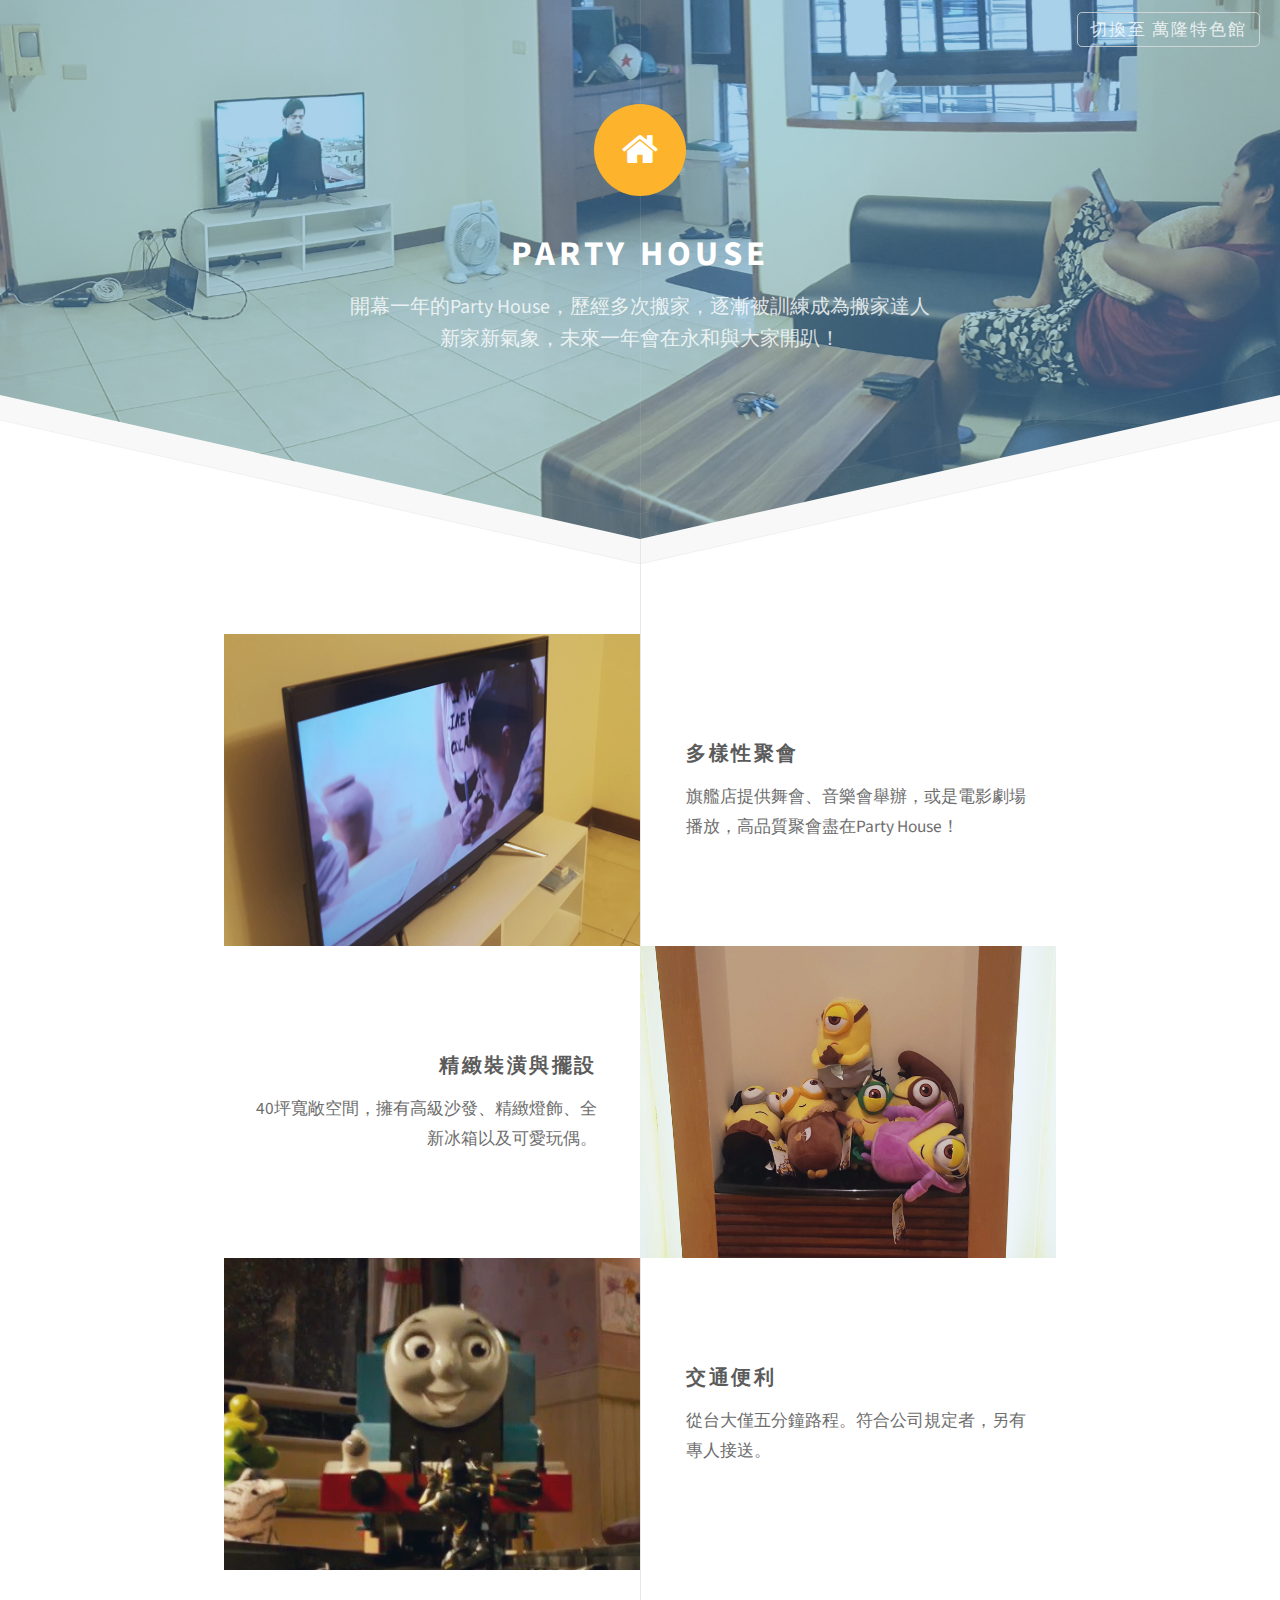
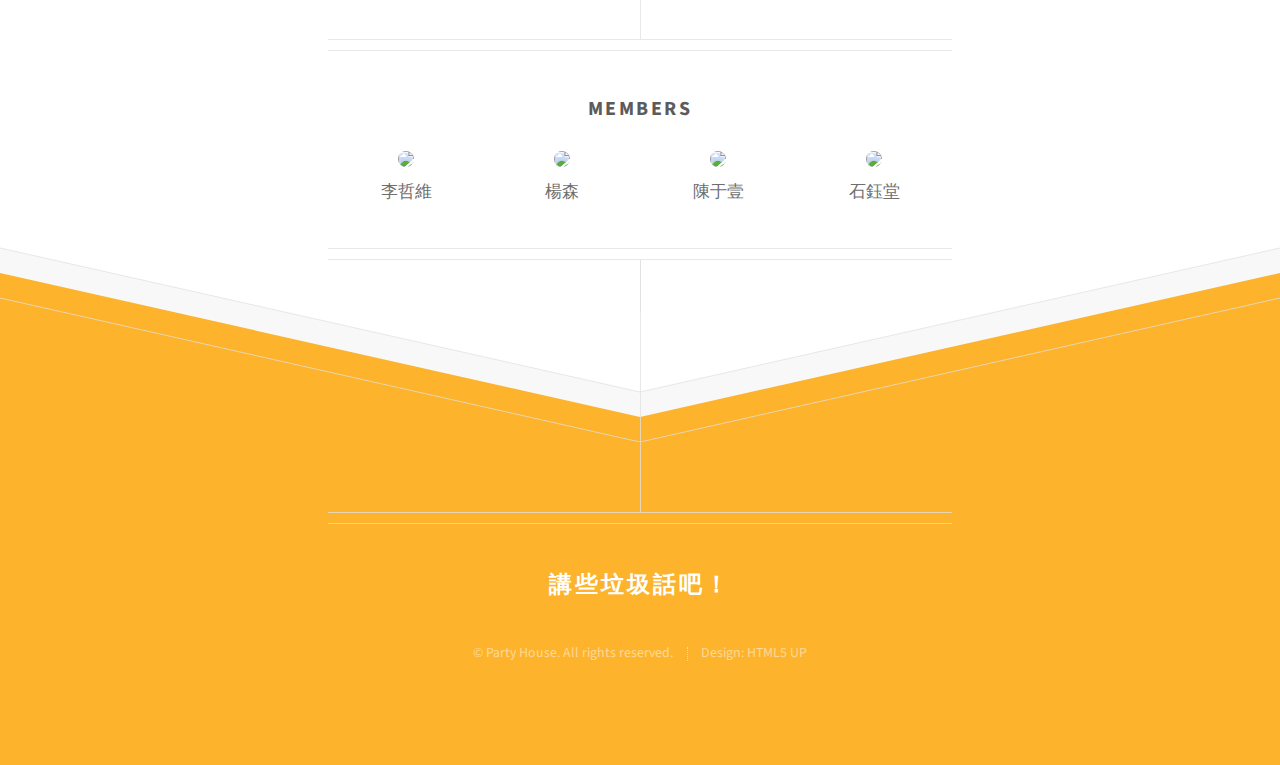
==== boys/index.html @ 0a9bdc0d "added meta data for image" ====
<!DOCTYPE HTML>
<!--
	Directive by HTML5 UP
	html5up.net | @n33co
	Free for personal and commercial use under the CCA 3.0 license (html5up.net/license)
-->
<html>
	<head>
		<title>Party House — 永和旗艦店</title>
		<meta charset="utf-8" />
		<meta name="viewport" content="width=device-width, initial-scale=1" />
		<meta property="og:title" content="Party House">
		<meta property="og:image" content="http://cdn.getforge.com/partyhouse.getforge.io/1441906293/girls/images/header.jpg">
		
		<!--[if lte IE 8]><script src="assets/js/ie/html5shiv.js"></script><![endif]-->
		<link rel="stylesheet" href="css/main.css" />
		<link rel="stylesheet" href="../assets/css/hover.css" />
		<link rel="stylesheet" href="css/custom.css" />
		<!--[if lte IE 8]><link rel="stylesheet" href="assets/css/ie8.css" /><![endif]-->

		<meta http-equiv="cache-control" content="no-cache, must-revalidate, post-check=0, pre-check=0">
  <meta http-equiv="expires" content="Sat, 31 Oct 2014 00:00:00 GMT">
  <meta http-equiv="pragma" content="no-cache">
	</head>
	<body>

		<!-- Header -->
			<div id="header">
					<div class="switcher">
						<a href="#" class="top-right-button" onclick="window.location.href = 'http://partyhouse.getforge.io/girls/';">切換至 萬隆特色館</a>
					</div>

					<span class="logo icon fa-home"></span>
					<h1>Party House</h1>
					<p>開幕一年的Party House，歷經多次搬家，逐漸被訓練成為搬家達人
					<br />
					 新家新氣象，未來一年會在永和與大家開趴！</p>
				</div>
				<div class="layer"></div>
			</div>

		<!-- Main -->
			<div id="main">

				
				<div class="box alt container">
					<section class="feature left">
							<a href="#" class="image "><img src="images/pic01.jpg" alt="" /></a>
						<div class="content">
							<h3>多樣性聚會</h3>
							<p>旗艦店提供舞會、音樂會舉辦，或是電影劇場播放，高品質聚會盡在Party House！</p>
						</div>
					</section>
					<section class="feature right">
						<a href="#" class="image"><img src="images/pic02.jpg" alt="" /></a>
						<div class="content">
							<h3>精緻裝潢與擺設</h3>
							<p>40坪寬敞空間，擁有高級沙發、精緻燈飾、全新冰箱以及可愛玩偶。</p>
						</div>
					</section>
					<section class="feature left">
						<a href="#" class="image"><img src="images/pic03.jpg" alt="" /></a>
						<div class="content">
							<h3>交通便利</h3>
							<p>從台大僅五分鐘路程。符合公司規定者，另有專人接送。</p>
						</div>
					</section>
				</div>

			

				<footer id="member" class="major container 75%">
					<h3>Members</h3>
					<div class="profile col-4">
						<img src="http://graph.facebook.com/100001278242344/picture?width=300&height=300">
						<p class="name">李哲維</p>
					</div>
					<div class="profile col-4">
						<img src="http://graph.facebook.com/1456005632/picture?width=300&height=300">
						<p class="name">楊森</p>
					</div>
					<div class="profile col-4">
						<img src="http://graph.facebook.com/100001539753620/picture?width=300&height=300">
						<p class="name">陳于壹</p>
					</div>
					<div class="profile col-4">
						<img src="http://graph.facebook.com/100000462045706/picture?width=300&height=300">
						<p class="name">石鈺堂</p>
					</div>
					<!--
					<p>Tellus erat mauris ipsum fermentum<br />
					etiam vivamus nunc nibh morbi.</p>
					-->
				</header>

				<!-- delete
				<footer class="major container 75%">
					<h3>Get shady with science</h3>
					<p>Vitae natoque dictum etiam semper magnis enim feugiat amet curabitur tempor orci penatibus. Tellus erat mauris ipsum fermentum etiam vivamus.</p>
					<ul class="actions">
						<li><a href="#" class="button">Join our crew</a></li>
					</ul>
				</footer>
				-->
			</div>

		<!-- Footer -->
			<div id="footer">
				<div class="container 75%">

					<header class="major last">
						<h2>講些垃圾話吧！</h2>
					</header>
					<p></p>

					<div id="disqus_thread"></div>

					<ul class="copyright">
						<li>&copy; Party House. All rights reserved.</li><li>Design: <a href="http://html5up.net">HTML5 UP</a></li>
					</ul>

				</div>
			</div>

			<!-- DISQUS plugin -->

			<script type="text/javascript">
			    /* * * CONFIGURATION VARIABLES * * */
			    var disqus_shortname = 'partyhouse-boys';
			    
			    /* * * DON'T EDIT BELOW THIS LINE * * */
			    (function() {
			        var dsq = document.createElement('script'); dsq.type = 'text/javascript'; dsq.async = true;
			        dsq.src = '//' + disqus_shortname + '.disqus.com/embed.js';
			        (document.getElementsByTagName('head')[0] || document.getElementsByTagName('body')[0]).appendChild(dsq);
			    })();
			</script>
			<noscript>Please enable JavaScript to view the <a href="https://disqus.com/?ref_noscript" rel="nofollow">comments powered by Disqus.</a></noscript>

		<!-- Scripts -->
			<script src="../assets/js/jquery.min.js"></script>
			<script src="../assets/js/skel.min.js"></script>
			<script src="../assets/js/util.js"></script>
			<!--[if lte IE 8]><script src="assets/js/ie/respond.min.js"></script><![endif]-->
			<script src="../assets/js/main.js"></script>

	</body>
</html>
---- boys/css/main.css ----
@import url("font-awesome.min.css");
@import url("http://fonts.googleapis.com/css?family=Source+Sans+Pro:300,300italic,400,400italic,600,600italic,700,700italic");

/*
	Directive by HTML5 UP
	html5up.net | @n33co
	Free for personal and commercial use under the CCA 3.0 license (html5up.net/license)
*/


/* 
	Owned by Vison 
	from 2015.9
*/

  .switcher {
  	position: absolute;
  	right: 20px;
  	top: 15px;
  }

  .top-right-button {
  	padding: 4px 12px 4px 12px;
  	letter-spacing: 2px;
  	border: solid 1px rgba(224, 224, 224, 0.75);
  	border-radius: 5px;
  }

  .top-right-button:hover {
  	border-color: #4eb980;
  	color: #4eb980;
  }


	#member {
		overflow: auto;
	}

	.profile > img {
		width: 120px;
		border-radius: 120px;
	}

	.inline {
		display: inline-block;

	}

	p.name {
		margin: 0;
	}

	a.image > img {
		width: 100%;
		transition-property: width;
  	transition-duration: 1s;
  	transition-timing-function: linear;
	}

	a.image > img:hover {
		width: 150%;
	}

/* Reset */

	html, body, div, span, applet, object, iframe, h1, h2, h3, h4, h5, h6, p, blockquote, pre, a, abbr, acronym, address, big, cite, code, del, dfn, em, img, ins, kbd, q, s, samp, small, strike, strong, sub, sup, tt, var, b, u, i, center, dl, dt, dd, ol, ul, li, fieldset, form, label, legend, table, caption, tbody, tfoot, thead, tr, th, td, article, aside, canvas, details, embed, figure, figcaption, footer, header, hgroup, menu, nav, output, ruby, section, summary, time, mark, audio, video {
		margin: 0;
		padding: 0;
		border: 0;
		font-size: 100%;
		font: inherit;
		vertical-align: baseline;
	}

	article, aside, details, figcaption, figure, footer, header, hgroup, menu, nav, section {
		display: block;
	}

	body {
		line-height: 1;
	}

	ol, ul {
		list-style: none;
	}

	blockquote, q {
		quotes: none;
	}

	blockquote:before, blockquote:after, q:before, q:after {
		content: '';
		content: none;
	}

	table {
		border-collapse: collapse;
		border-spacing: 0;
	}

	body {
		-webkit-text-size-adjust: none;
	}

/* Box Model */

	*, *:before, *:after {
		-moz-box-sizing: border-box;
		-webkit-box-sizing: border-box;
		box-sizing: border-box;
	}

/* Containers */

	.container {
		margin-left: auto;
		margin-right: auto;
	}

	.container.\31 25\25 {
		width: 100%;
		max-width: 63.75em;
		min-width: 51em;
	}

	.container.\37 5\25 {
		width: 38.25em;
	}

	.container.\35 0\25 {
		width: 25.5em;
	}

	.container.\32 5\25 {
		width: 12.75em;
	}

	.container {
		width: 51em;
	}

	@media screen and (max-width: 1680px) {

		.col-3 {
			float: left;
			width: 33.3%;
		}

		.col-4 {
			float: left;
			width: 25%;
		}

		.container.\31 25\25 {
			width: 100%;
			max-width: 63.75em;
			min-width: 51em;
		}

		.container.\37 5\25 {
			width: 38.25em;
		}

		.container.\35 0\25 {
			width: 25.5em;
		}

		.container.\32 5\25 {
			width: 12.75em;
		}

		.container {
			width: 51em;
		}

	}

	@media screen and (max-width: 1280px) {

		.container.\31 25\25 {
			width: 100%;
			max-width: 60em;
			min-width: 48em;
		}

		.container.\37 5\25 {
			width: 36em;
		}

		.container.\35 0\25 {
			width: 24em;
		}

		.container.\32 5\25 {
			width: 12em;
		}

		.container {
			width: 48em;
		}

	}

	@media screen and (max-width: 980px) {

		.container.\31 25\25 {
			width: 100%;
			max-width: 118.75%;
			min-width: 95%;
		}

		.container.\37 5\25 {
			width: 71.25%;
		}

		.container.\35 0\25 {
			width: 47.5%;
		}

		.container.\32 5\25 {
			width: 23.75%;
		}

		.container {
			width: 95%;
		}

	}

	@media screen and (max-width: 840px) {

		.container.\31 25\25 {
			width: 100%;
			max-width: 118.75%;
			min-width: 95%;
		}

		.container.\37 5\25 {
			width: 71.25%;
		}

		.container.\35 0\25 {
			width: 47.5%;
		}

		.container.\32 5\25 {
			width: 23.75%;
		}

		.container {
			width: 95% !important;
		}

	}

	@media screen and (max-width: 736px) {

		.container.\31 25\25 {
			width: 100%;
			max-width: 112.5%;
			min-width: 90%;
		}

		.container.\37 5\25 {
			width: 67.5%;
		}

		.container.\35 0\25 {
			width: 45%;
		}

		.container.\32 5\25 {
			width: 22.5%;
		}

		.container {
			width: 90% !important;
		}

	}

	@media screen and (max-width: 480px) {

		.container.\31 25\25 {
			width: 100%;
			max-width: 125%;
			min-width: 100%;
		}

		.container.\37 5\25 {
			width: 75%;
		}

		.container.\35 0\25 {
			width: 50%;
		}

		.container.\32 5\25 {
			width: 25%;
		}

		.container {
			width: 100% !important;
		}

	}

/* Grid */

	.row {
		border-bottom: solid 1px transparent;
		-moz-box-sizing: border-box;
		-webkit-box-sizing: border-box;
		box-sizing: border-box;
	}

	.row > * {
		float: left;
		-moz-box-sizing: border-box;
		-webkit-box-sizing: border-box;
		box-sizing: border-box;
	}

	.row:after, .row:before {
		content: '';
		display: block;
		clear: both;
		height: 0;
	}

	.row.uniform > * > :first-child {
		margin-top: 0;
	}

	.row.uniform > * > :last-child {
		margin-bottom: 0;
	}

	.row.\30 \25 > * {
		padding: 0px 0 0 0px;
	}

	.row.\30 \25 {
		margin: 0px 0 -1px 0px;
	}

	.row.uniform.\30 \25 > * {
		padding: 0px 0 0 0px;
	}

	.row.uniform.\30 \25 {
		margin: 0px 0 -1px 0px;
	}

	.row > * {
		padding: 30px 0 0 30px;
	}

	.row {
		margin: -30px 0 -1px -30px;
	}

	.row.uniform > * {
		padding: 30px 0 0 30px;
	}

	.row.uniform {
		margin: -30px 0 -1px -30px;
	}

	.row.\32 00\25 > * {
		padding: 60px 0 0 60px;
	}

	.row.\32 00\25 {
		margin: -60px 0 -1px -60px;
	}

	.row.uniform.\32 00\25 > * {
		padding: 60px 0 0 60px;
	}

	.row.uniform.\32 00\25 {
		margin: -60px 0 -1px -60px;
	}

	.row.\31 50\25 > * {
		padding: 45px 0 0 45px;
	}

	.row.\31 50\25 {
		margin: -45px 0 -1px -45px;
	}

	.row.uniform.\31 50\25 > * {
		padding: 45px 0 0 45px;
	}

	.row.uniform.\31 50\25 {
		margin: -45px 0 -1px -45px;
	}

	.row.\35 0\25 > * {
		padding: 15px 0 0 15px;
	}

	.row.\35 0\25 {
		margin: -15px 0 -1px -15px;
	}

	.row.uniform.\35 0\25 > * {
		padding: 15px 0 0 15px;
	}

	.row.uniform.\35 0\25 {
		margin: -15px 0 -1px -15px;
	}

	.row.\32 5\25 > * {
		padding: 7.5px 0 0 7.5px;
	}

	.row.\32 5\25 {
		margin: -7.5px 0 -1px -7.5px;
	}

	.row.uniform.\32 5\25 > * {
		padding: 7.5px 0 0 7.5px;
	}

	.row.uniform.\32 5\25 {
		margin: -7.5px 0 -1px -7.5px;
	}

	.\31 2u, .\31 2u\24 {
		width: 100%;
		clear: none;
		margin-left: 0;
	}

	.\31 1u, .\31 1u\24 {
		width: 91.6666666667%;
		clear: none;
		margin-left: 0;
	}

	.\31 0u, .\31 0u\24 {
		width: 83.3333333333%;
		clear: none;
		margin-left: 0;
	}

	.\39 u, .\39 u\24 {
		width: 75%;
		clear: none;
		margin-left: 0;
	}

	.\38 u, .\38 u\24 {
		width: 66.6666666667%;
		clear: none;
		margin-left: 0;
	}

	.\37 u, .\37 u\24 {
		width: 58.3333333333%;
		clear: none;
		margin-left: 0;
	}

	.\36 u, .\36 u\24 {
		width: 50%;
		clear: none;
		margin-left: 0;
	}

	.\35 u, .\35 u\24 {
		width: 41.6666666667%;
		clear: none;
		margin-left: 0;
	}

	.\34 u, .\34 u\24 {
		width: 33.3333333333%;
		clear: none;
		margin-left: 0;
	}

	.\33 u, .\33 u\24 {
		width: 25%;
		clear: none;
		margin-left: 0;
	}

	.\32 u, .\32 u\24 {
		width: 16.6666666667%;
		clear: none;
		margin-left: 0;
	}

	.\31 u, .\31 u\24 {
		width: 8.3333333333%;
		clear: none;
		margin-left: 0;
	}

	.\31 2u\24 + *,
	.\31 1u\24 + *,
	.\31 0u\24 + *,
	.\39 u\24 + *,
	.\38 u\24 + *,
	.\37 u\24 + *,
	.\36 u\24 + *,
	.\35 u\24 + *,
	.\34 u\24 + *,
	.\33 u\24 + *,
	.\32 u\24 + *,
	.\31 u\24 + * {
		clear: left;
	}

	.\-11u {
		margin-left: 91.66667%;
	}

	.\-10u {
		margin-left: 83.33333%;
	}

	.\-9u {
		margin-left: 75%;
	}

	.\-8u {
		margin-left: 66.66667%;
	}

	.\-7u {
		margin-left: 58.33333%;
	}

	.\-6u {
		margin-left: 50%;
	}

	.\-5u {
		margin-left: 41.66667%;
	}

	.\-4u {
		margin-left: 33.33333%;
	}

	.\-3u {
		margin-left: 25%;
	}

	.\-2u {
		margin-left: 16.66667%;
	}

	.\-1u {
		margin-left: 8.33333%;
	}

	@media screen and (max-width: 1680px) {

		.row > * {
			padding: 30px 0 0 30px;
		}

		.row {
			margin: -30px 0 -1px -30px;
		}

		.row.uniform > * {
			padding: 30px 0 0 30px;
		}

		.row.uniform {
			margin: -30px 0 -1px -30px;
		}

		.row.\32 00\25 > * {
			padding: 60px 0 0 60px;
		}

		.row.\32 00\25 {
			margin: -60px 0 -1px -60px;
		}

		.row.uniform.\32 00\25 > * {
			padding: 60px 0 0 60px;
		}

		.row.uniform.\32 00\25 {
			margin: -60px 0 -1px -60px;
		}

		.row.\31 50\25 > * {
			padding: 45px 0 0 45px;
		}

		.row.\31 50\25 {
			margin: -45px 0 -1px -45px;
		}

		.row.uniform.\31 50\25 > * {
			padding: 45px 0 0 45px;
		}

		.row.uniform.\31 50\25 {
			margin: -45px 0 -1px -45px;
		}

		.row.\35 0\25 > * {
			padding: 15px 0 0 15px;
		}

		.row.\35 0\25 {
			margin: -15px 0 -1px -15px;
		}

		.row.uniform.\35 0\25 > * {
			padding: 15px 0 0 15px;
		}

		.row.uniform.\35 0\25 {
			margin: -15px 0 -1px -15px;
		}

		.row.\32 5\25 > * {
			padding: 7.5px 0 0 7.5px;
		}

		.row.\32 5\25 {
			margin: -7.5px 0 -1px -7.5px;
		}

		.row.uniform.\32 5\25 > * {
			padding: 7.5px 0 0 7.5px;
		}

		.row.uniform.\32 5\25 {
			margin: -7.5px 0 -1px -7.5px;
		}

		.\31 2u\28wide\29, .\31 2u\24\28wide\29 {
			width: 100%;
			clear: none;
			margin-left: 0;
		}

		.\31 1u\28wide\29, .\31 1u\24\28wide\29 {
			width: 91.6666666667%;
			clear: none;
			margin-left: 0;
		}

		.\31 0u\28wide\29, .\31 0u\24\28wide\29 {
			width: 83.3333333333%;
			clear: none;
			margin-left: 0;
		}

		.\39 u\28wide\29, .\39 u\24\28wide\29 {
			width: 75%;
			clear: none;
			margin-left: 0;
		}

		.\38 u\28wide\29, .\38 u\24\28wide\29 {
			width: 66.6666666667%;
			clear: none;
			margin-left: 0;
		}

		.\37 u\28wide\29, .\37 u\24\28wide\29 {
			width: 58.3333333333%;
			clear: none;
			margin-left: 0;
		}

		.\36 u\28wide\29, .\36 u\24\28wide\29 {
			width: 50%;
			clear: none;
			margin-left: 0;
		}

		.\35 u\28wide\29, .\35 u\24\28wide\29 {
			width: 41.6666666667%;
			clear: none;
			margin-left: 0;
		}

		.\34 u\28wide\29, .\34 u\24\28wide\29 {
			width: 33.3333333333%;
			clear: none;
			margin-left: 0;
		}

		.\33 u\28wide\29, .\33 u\24\28wide\29 {
			width: 25%;
			clear: none;
			margin-left: 0;
		}

		.\32 u\28wide\29, .\32 u\24\28wide\29 {
			width: 16.6666666667%;
			clear: none;
			margin-left: 0;
		}

		.\31 u\28wide\29, .\31 u\24\28wide\29 {
			width: 8.3333333333%;
			clear: none;
			margin-left: 0;
		}

		.\31 2u\24\28wide\29 + *,
		.\31 1u\24\28wide\29 + *,
		.\31 0u\24\28wide\29 + *,
		.\39 u\24\28wide\29 + *,
		.\38 u\24\28wide\29 + *,
		.\37 u\24\28wide\29 + *,
		.\36 u\24\28wide\29 + *,
		.\35 u\24\28wide\29 + *,
		.\34 u\24\28wide\29 + *,
		.\33 u\24\28wide\29 + *,
		.\32 u\24\28wide\29 + *,
		.\31 u\24\28wide\29 + * {
			clear: left;
		}

		.\-11u\28wide\29 {
			margin-left: 91.66667%;
		}

		.\-10u\28wide\29 {
			margin-left: 83.33333%;
		}

		.\-9u\28wide\29 {
			margin-left: 75%;
		}

		.\-8u\28wide\29 {
			margin-left: 66.66667%;
		}

		.\-7u\28wide\29 {
			margin-left: 58.33333%;
		}

		.\-6u\28wide\29 {
			margin-left: 50%;
		}

		.\-5u\28wide\29 {
			margin-left: 41.66667%;
		}

		.\-4u\28wide\29 {
			margin-left: 33.33333%;
		}

		.\-3u\28wide\29 {
			margin-left: 25%;
		}

		.\-2u\28wide\29 {
			margin-left: 16.66667%;
		}

		.\-1u\28wide\29 {
			margin-left: 8.33333%;
		}

	}

	@media screen and (max-width: 1280px) {

		.row > * {
			padding: 30px 0 0 30px;
		}

		.row {
			margin: -30px 0 -1px -30px;
		}

		.row.uniform > * {
			padding: 30px 0 0 30px;
		}

		.row.uniform {
			margin: -30px 0 -1px -30px;
		}

		.row.\32 00\25 > * {
			padding: 60px 0 0 60px;
		}

		.row.\32 00\25 {
			margin: -60px 0 -1px -60px;
		}

		.row.uniform.\32 00\25 > * {
			padding: 60px 0 0 60px;
		}

		.row.uniform.\32 00\25 {
			margin: -60px 0 -1px -60px;
		}

		.row.\31 50\25 > * {
			padding: 45px 0 0 45px;
		}

		.row.\31 50\25 {
			margin: -45px 0 -1px -45px;
		}

		.row.uniform.\31 50\25 > * {
			padding: 45px 0 0 45px;
		}

		.row.uniform.\31 50\25 {
			margin: -45px 0 -1px -45px;
		}

		.row.\35 0\25 > * {
			padding: 15px 0 0 15px;
		}

		.row.\35 0\25 {
			margin: -15px 0 -1px -15px;
		}

		.row.uniform.\35 0\25 > * {
			padding: 15px 0 0 15px;
		}

		.row.uniform.\35 0\25 {
			margin: -15px 0 -1px -15px;
		}

		.row.\32 5\25 > * {
			padding: 7.5px 0 0 7.5px;
		}

		.row.\32 5\25 {
			margin: -7.5px 0 -1px -7.5px;
		}

		.row.uniform.\32 5\25 > * {
			padding: 7.5px 0 0 7.5px;
		}

		.row.uniform.\32 5\25 {
			margin: -7.5px 0 -1px -7.5px;
		}

		.\31 2u\28normal\29, .\31 2u\24\28normal\29 {
			width: 100%;
			clear: none;
			margin-left: 0;
		}

		.\31 1u\28normal\29, .\31 1u\24\28normal\29 {
			width: 91.6666666667%;
			clear: none;
			margin-left: 0;
		}

		.\31 0u\28normal\29, .\31 0u\24\28normal\29 {
			width: 83.3333333333%;
			clear: none;
			margin-left: 0;
		}

		.\39 u\28normal\29, .\39 u\24\28normal\29 {
			width: 75%;
			clear: none;
			margin-left: 0;
		}

		.\38 u\28normal\29, .\38 u\24\28normal\29 {
			width: 66.6666666667%;
			clear: none;
			margin-left: 0;
		}

		.\37 u\28normal\29, .\37 u\24\28normal\29 {
			width: 58.3333333333%;
			clear: none;
			margin-left: 0;
		}

		.\36 u\28normal\29, .\36 u\24\28normal\29 {
			width: 50%;
			clear: none;
			margin-left: 0;
		}

		.\35 u\28normal\29, .\35 u\24\28normal\29 {
			width: 41.6666666667%;
			clear: none;
			margin-left: 0;
		}

		.\34 u\28normal\29, .\34 u\24\28normal\29 {
			width: 33.3333333333%;
			clear: none;
			margin-left: 0;
		}

		.\33 u\28normal\29, .\33 u\24\28normal\29 {
			width: 25%;
			clear: none;
			margin-left: 0;
		}

		.\32 u\28normal\29, .\32 u\24\28normal\29 {
			width: 16.6666666667%;
			clear: none;
			margin-left: 0;
		}

		.\31 u\28normal\29, .\31 u\24\28normal\29 {
			width: 8.3333333333%;
			clear: none;
			margin-left: 0;
		}

		.\31 2u\24\28normal\29 + *,
		.\31 1u\24\28normal\29 + *,
		.\31 0u\24\28normal\29 + *,
		.\39 u\24\28normal\29 + *,
		.\38 u\24\28normal\29 + *,
		.\37 u\24\28normal\29 + *,
		.\36 u\24\28normal\29 + *,
		.\35 u\24\28normal\29 + *,
		.\34 u\24\28normal\29 + *,
		.\33 u\24\28normal\29 + *,
		.\32 u\24\28normal\29 + *,
		.\31 u\24\28normal\29 + * {
			clear: left;
		}

		.\-11u\28normal\29 {
			margin-left: 91.66667%;
		}

		.\-10u\28normal\29 {
			margin-left: 83.33333%;
		}

		.\-9u\28normal\29 {
			margin-left: 75%;
		}

		.\-8u\28normal\29 {
			margin-left: 66.66667%;
		}

		.\-7u\28normal\29 {
			margin-left: 58.33333%;
		}

		.\-6u\28normal\29 {
			margin-left: 50%;
		}

		.\-5u\28normal\29 {
			margin-left: 41.66667%;
		}

		.\-4u\28normal\29 {
			margin-left: 33.33333%;
		}

		.\-3u\28normal\29 {
			margin-left: 25%;
		}

		.\-2u\28normal\29 {
			margin-left: 16.66667%;
		}

		.\-1u\28normal\29 {
			margin-left: 8.33333%;
		}

	}

	@media screen and (max-width: 980px) {

		.row > * {
			padding: 30px 0 0 30px;
		}

		.row {
			margin: -30px 0 -1px -30px;
		}

		.row.uniform > * {
			padding: 30px 0 0 30px;
		}

		.row.uniform {
			margin: -30px 0 -1px -30px;
		}

		.row.\32 00\25 > * {
			padding: 60px 0 0 60px;
		}

		.row.\32 00\25 {
			margin: -60px 0 -1px -60px;
		}

		.row.uniform.\32 00\25 > * {
			padding: 60px 0 0 60px;
		}

		.row.uniform.\32 00\25 {
			margin: -60px 0 -1px -60px;
		}

		.row.\31 50\25 > * {
			padding: 45px 0 0 45px;
		}

		.row.\31 50\25 {
			margin: -45px 0 -1px -45px;
		}

		.row.uniform.\31 50\25 > * {
			padding: 45px 0 0 45px;
		}

		.row.uniform.\31 50\25 {
			margin: -45px 0 -1px -45px;
		}

		.row.\35 0\25 > * {
			padding: 15px 0 0 15px;
		}

		.row.\35 0\25 {
			margin: -15px 0 -1px -15px;
		}

		.row.uniform.\35 0\25 > * {
			padding: 15px 0 0 15px;
		}

		.row.uniform.\35 0\25 {
			margin: -15px 0 -1px -15px;
		}

		.row.\32 5\25 > * {
			padding: 7.5px 0 0 7.5px;
		}

		.row.\32 5\25 {
			margin: -7.5px 0 -1px -7.5px;
		}

		.row.uniform.\32 5\25 > * {
			padding: 7.5px 0 0 7.5px;
		}

		.row.uniform.\32 5\25 {
			margin: -7.5px 0 -1px -7.5px;
		}

		.\31 2u\28narrow\29, .\31 2u\24\28narrow\29 {
			width: 100%;
			clear: none;
			margin-left: 0;
		}

		.\31 1u\28narrow\29, .\31 1u\24\28narrow\29 {
			width: 91.6666666667%;
			clear: none;
			margin-left: 0;
		}

		.\31 0u\28narrow\29, .\31 0u\24\28narrow\29 {
			width: 83.3333333333%;
			clear: none;
			margin-left: 0;
		}

		.\39 u\28narrow\29, .\39 u\24\28narrow\29 {
			width: 75%;
			clear: none;
			margin-left: 0;
		}

		.\38 u\28narrow\29, .\38 u\24\28narrow\29 {
			width: 66.6666666667%;
			clear: none;
			margin-left: 0;
		}

		.\37 u\28narrow\29, .\37 u\24\28narrow\29 {
			width: 58.3333333333%;
			clear: none;
			margin-left: 0;
		}

		.\36 u\28narrow\29, .\36 u\24\28narrow\29 {
			width: 50%;
			clear: none;
			margin-left: 0;
		}

		.\35 u\28narrow\29, .\35 u\24\28narrow\29 {
			width: 41.6666666667%;
			clear: none;
			margin-left: 0;
		}

		.\34 u\28narrow\29, .\34 u\24\28narrow\29 {
			width: 33.3333333333%;
			clear: none;
			margin-left: 0;
		}

		.\33 u\28narrow\29, .\33 u\24\28narrow\29 {
			width: 25%;
			clear: none;
			margin-left: 0;
		}

		.\32 u\28narrow\29, .\32 u\24\28narrow\29 {
			width: 16.6666666667%;
			clear: none;
			margin-left: 0;
		}

		.\31 u\28narrow\29, .\31 u\24\28narrow\29 {
			width: 8.3333333333%;
			clear: none;
			margin-left: 0;
		}

		.\31 2u\24\28narrow\29 + *,
		.\31 1u\24\28narrow\29 + *,
		.\31 0u\24\28narrow\29 + *,
		.\39 u\24\28narrow\29 + *,
		.\38 u\24\28narrow\29 + *,
		.\37 u\24\28narrow\29 + *,
		.\36 u\24\28narrow\29 + *,
		.\35 u\24\28narrow\29 + *,
		.\34 u\24\28narrow\29 + *,
		.\33 u\24\28narrow\29 + *,
		.\32 u\24\28narrow\29 + *,
		.\31 u\24\28narrow\29 + * {
			clear: left;
		}

		.\-11u\28narrow\29 {
			margin-left: 91.66667%;
		}

		.\-10u\28narrow\29 {
			margin-left: 83.33333%;
		}

		.\-9u\28narrow\29 {
			margin-left: 75%;
		}

		.\-8u\28narrow\29 {
			margin-left: 66.66667%;
		}

		.\-7u\28narrow\29 {
			margin-left: 58.33333%;
		}

		.\-6u\28narrow\29 {
			margin-left: 50%;
		}

		.\-5u\28narrow\29 {
			margin-left: 41.66667%;
		}

		.\-4u\28narrow\29 {
			margin-left: 33.33333%;
		}

		.\-3u\28narrow\29 {
			margin-left: 25%;
		}

		.\-2u\28narrow\29 {
			margin-left: 16.66667%;
		}

		.\-1u\28narrow\29 {
			margin-left: 8.33333%;
		}

	}

	@media screen and (max-width: 840px) {

		.row > * {
			padding: 20px 0 0 20px;
		}

		.row {
			margin: -20px 0 -1px -20px;
		}

		.row.uniform > * {
			padding: 20px 0 0 20px;
		}

		.row.uniform {
			margin: -20px 0 -1px -20px;
		}

		.row.\32 00\25 > * {
			padding: 40px 0 0 40px;
		}

		.row.\32 00\25 {
			margin: -40px 0 -1px -40px;
		}

		.row.uniform.\32 00\25 > * {
			padding: 40px 0 0 40px;
		}

		.row.uniform.\32 00\25 {
			margin: -40px 0 -1px -40px;
		}

		.row.\31 50\25 > * {
			padding: 30px 0 0 30px;
		}

		.row.\31 50\25 {
			margin: -30px 0 -1px -30px;
		}

		.row.uniform.\31 50\25 > * {
			padding: 30px 0 0 30px;
		}

		.row.uniform.\31 50\25 {
			margin: -30px 0 -1px -30px;
		}

		.row.\35 0\25 > * {
			padding: 10px 0 0 10px;
		}

		.row.\35 0\25 {
			margin: -10px 0 -1px -10px;
		}

		.row.uniform.\35 0\25 > * {
			padding: 10px 0 0 10px;
		}

		.row.uniform.\35 0\25 {
			margin: -10px 0 -1px -10px;
		}

		.row.\32 5\25 > * {
			padding: 5px 0 0 5px;
		}

		.row.\32 5\25 {
			margin: -5px 0 -1px -5px;
		}

		.row.uniform.\32 5\25 > * {
			padding: 5px 0 0 5px;
		}

		.row.uniform.\32 5\25 {
			margin: -5px 0 -1px -5px;
		}

		.\31 2u\28narrower\29, .\31 2u\24\28narrower\29 {
			width: 100%;
			clear: none;
			margin-left: 0;
		}

		.\31 1u\28narrower\29, .\31 1u\24\28narrower\29 {
			width: 91.6666666667%;
			clear: none;
			margin-left: 0;
		}

		.\31 0u\28narrower\29, .\31 0u\24\28narrower\29 {
			width: 83.3333333333%;
			clear: none;
			margin-left: 0;
		}

		.\39 u\28narrower\29, .\39 u\24\28narrower\29 {
			width: 75%;
			clear: none;
			margin-left: 0;
		}

		.\38 u\28narrower\29, .\38 u\24\28narrower\29 {
			width: 66.6666666667%;
			clear: none;
			margin-left: 0;
		}

		.\37 u\28narrower\29, .\37 u\24\28narrower\29 {
			width: 58.3333333333%;
			clear: none;
			margin-left: 0;
		}

		.\36 u\28narrower\29, .\36 u\24\28narrower\29 {
			width: 50%;
			clear: none;
			margin-left: 0;
		}

		.\35 u\28narrower\29, .\35 u\24\28narrower\29 {
			width: 41.6666666667%;
			clear: none;
			margin-left: 0;
		}

		.\34 u\28narrower\29, .\34 u\24\28narrower\29 {
			width: 33.3333333333%;
			clear: none;
			margin-left: 0;
		}

		.\33 u\28narrower\29, .\33 u\24\28narrower\29 {
			width: 25%;
			clear: none;
			margin-left: 0;
		}

		.\32 u\28narrower\29, .\32 u\24\28narrower\29 {
			width: 16.6666666667%;
			clear: none;
			margin-left: 0;
		}

		.\31 u\28narrower\29, .\31 u\24\28narrower\29 {
			width: 8.3333333333%;
			clear: none;
			margin-left: 0;
		}

		.\31 2u\24\28narrower\29 + *,
		.\31 1u\24\28narrower\29 + *,
		.\31 0u\24\28narrower\29 + *,
		.\39 u\24\28narrower\29 + *,
		.\38 u\24\28narrower\29 + *,
		.\37 u\24\28narrower\29 + *,
		.\36 u\24\28narrower\29 + *,
		.\35 u\24\28narrower\29 + *,
		.\34 u\24\28narrower\29 + *,
		.\33 u\24\28narrower\29 + *,
		.\32 u\24\28narrower\29 + *,
		.\31 u\24\28narrower\29 + * {
			clear: left;
		}

		.\-11u\28narrower\29 {
			margin-left: 91.66667%;
		}

		.\-10u\28narrower\29 {
			margin-left: 83.33333%;
		}

		.\-9u\28narrower\29 {
			margin-left: 75%;
		}

		.\-8u\28narrower\29 {
			margin-left: 66.66667%;
		}

		.\-7u\28narrower\29 {
			margin-left: 58.33333%;
		}

		.\-6u\28narrower\29 {
			margin-left: 50%;
		}

		.\-5u\28narrower\29 {
			margin-left: 41.66667%;
		}

		.\-4u\28narrower\29 {
			margin-left: 33.33333%;
		}

		.\-3u\28narrower\29 {
			margin-left: 25%;
		}

		.\-2u\28narrower\29 {
			margin-left: 16.66667%;
		}

		.\-1u\28narrower\29 {
			margin-left: 8.33333%;
		}

	}

	@media screen and (max-width: 736px) {

		.row > * {
			padding: 20px 0 0 20px;
		}

		.row {
			margin: -20px 0 -1px -20px;
		}

		.row.uniform > * {
			padding: 20px 0 0 20px;
		}

		.row.uniform {
			margin: -20px 0 -1px -20px;
		}

		.row.\32 00\25 > * {
			padding: 40px 0 0 40px;
		}

		.row.\32 00\25 {
			margin: -40px 0 -1px -40px;
		}

		.row.uniform.\32 00\25 > * {
			padding: 40px 0 0 40px;
		}

		.row.uniform.\32 00\25 {
			margin: -40px 0 -1px -40px;
		}

		.row.\31 50\25 > * {
			padding: 30px 0 0 30px;
		}

		.row.\31 50\25 {
			margin: -30px 0 -1px -30px;
		}

		.row.uniform.\31 50\25 > * {
			padding: 30px 0 0 30px;
		}

		.row.uniform.\31 50\25 {
			margin: -30px 0 -1px -30px;
		}

		.row.\35 0\25 > * {
			padding: 10px 0 0 10px;
		}

		.row.\35 0\25 {
			margin: -10px 0 -1px -10px;
		}

		.row.uniform.\35 0\25 > * {
			padding: 10px 0 0 10px;
		}

		.row.uniform.\35 0\25 {
			margin: -10px 0 -1px -10px;
		}

		.row.\32 5\25 > * {
			padding: 5px 0 0 5px;
		}

		.row.\32 5\25 {
			margin: -5px 0 -1px -5px;
		}

		.row.uniform.\32 5\25 > * {
			padding: 5px 0 0 5px;
		}

		.row.uniform.\32 5\25 {
			margin: -5px 0 -1px -5px;
		}

		.\31 2u\28mobile\29, .\31 2u\24\28mobile\29 {
			width: 100%;
			clear: none;
			margin-left: 0;
		}

		.\31 1u\28mobile\29, .\31 1u\24\28mobile\29 {
			width: 91.6666666667%;
			clear: none;
			margin-left: 0;
		}

		.\31 0u\28mobile\29, .\31 0u\24\28mobile\29 {
			width: 83.3333333333%;
			clear: none;
			margin-left: 0;
		}

		.\39 u\28mobile\29, .\39 u\24\28mobile\29 {
			width: 75%;
			clear: none;
			margin-left: 0;
		}

		.\38 u\28mobile\29, .\38 u\24\28mobile\29 {
			width: 66.6666666667%;
			clear: none;
			margin-left: 0;
		}

		.\37 u\28mobile\29, .\37 u\24\28mobile\29 {
			width: 58.3333333333%;
			clear: none;
			margin-left: 0;
		}

		.\36 u\28mobile\29, .\36 u\24\28mobile\29 {
			width: 50%;
			clear: none;
			margin-left: 0;
		}

		.\35 u\28mobile\29, .\35 u\24\28mobile\29 {
			width: 41.6666666667%;
			clear: none;
			margin-left: 0;
		}

		.\34 u\28mobile\29, .\34 u\24\28mobile\29 {
			width: 33.3333333333%;
			clear: none;
			margin-left: 0;
		}

		.\33 u\28mobile\29, .\33 u\24\28mobile\29 {
			width: 25%;
			clear: none;
			margin-left: 0;
		}

		.\32 u\28mobile\29, .\32 u\24\28mobile\29 {
			width: 16.6666666667%;
			clear: none;
			margin-left: 0;
		}

		.\31 u\28mobile\29, .\31 u\24\28mobile\29 {
			width: 8.3333333333%;
			clear: none;
			margin-left: 0;
		}

		.\31 2u\24\28mobile\29 + *,
		.\31 1u\24\28mobile\29 + *,
		.\31 0u\24\28mobile\29 + *,
		.\39 u\24\28mobile\29 + *,
		.\38 u\24\28mobile\29 + *,
		.\37 u\24\28mobile\29 + *,
		.\36 u\24\28mobile\29 + *,
		.\35 u\24\28mobile\29 + *,
		.\34 u\24\28mobile\29 + *,
		.\33 u\24\28mobile\29 + *,
		.\32 u\24\28mobile\29 + *,
		.\31 u\24\28mobile\29 + * {
			clear: left;
		}

		.\-11u\28mobile\29 {
			margin-left: 91.66667%;
		}

		.\-10u\28mobile\29 {
			margin-left: 83.33333%;
		}

		.\-9u\28mobile\29 {
			margin-left: 75%;
		}

		.\-8u\28mobile\29 {
			margin-left: 66.66667%;
		}

		.\-7u\28mobile\29 {
			margin-left: 58.33333%;
		}

		.\-6u\28mobile\29 {
			margin-left: 50%;
		}

		.\-5u\28mobile\29 {
			margin-left: 41.66667%;
		}

		.\-4u\28mobile\29 {
			margin-left: 33.33333%;
		}

		.\-3u\28mobile\29 {
			margin-left: 25%;
		}

		.\-2u\28mobile\29 {
			margin-left: 16.66667%;
		}

		.\-1u\28mobile\29 {
			margin-left: 8.33333%;
		}

	}

	@media screen and (max-width: 480px) {

		.row > * {
			padding: 20px 0 0 20px;
		}

		.row {
			margin: -20px 0 -1px -20px;
		}

		.row.uniform > * {
			padding: 20px 0 0 20px;
		}

		.row.uniform {
			margin: -20px 0 -1px -20px;
		}

		.row.\32 00\25 > * {
			padding: 40px 0 0 40px;
		}

		.row.\32 00\25 {
			margin: -40px 0 -1px -40px;
		}

		.row.uniform.\32 00\25 > * {
			padding: 40px 0 0 40px;
		}

		.row.uniform.\32 00\25 {
			margin: -40px 0 -1px -40px;
		}

		.row.\31 50\25 > * {
			padding: 30px 0 0 30px;
		}

		.row.\31 50\25 {
			margin: -30px 0 -1px -30px;
		}

		.row.uniform.\31 50\25 > * {
			padding: 30px 0 0 30px;
		}

		.row.uniform.\31 50\25 {
			margin: -30px 0 -1px -30px;
		}

		.row.\35 0\25 > * {
			padding: 10px 0 0 10px;
		}

		.row.\35 0\25 {
			margin: -10px 0 -1px -10px;
		}

		.row.uniform.\35 0\25 > * {
			padding: 10px 0 0 10px;
		}

		.row.uniform.\35 0\25 {
			margin: -10px 0 -1px -10px;
		}

		.row.\32 5\25 > * {
			padding: 5px 0 0 5px;
		}

		.row.\32 5\25 {
			margin: -5px 0 -1px -5px;
		}

		.row.uniform.\32 5\25 > * {
			padding: 5px 0 0 5px;
		}

		.row.uniform.\32 5\25 {
			margin: -5px 0 -1px -5px;
		}

		.\31 2u\28mobilep\29, .\31 2u\24\28mobilep\29 {
			width: 100%;
			clear: none;
			margin-left: 0;
		}

		.\31 1u\28mobilep\29, .\31 1u\24\28mobilep\29 {
			width: 91.6666666667%;
			clear: none;
			margin-left: 0;
		}

		.\31 0u\28mobilep\29, .\31 0u\24\28mobilep\29 {
			width: 83.3333333333%;
			clear: none;
			margin-left: 0;
		}

		.\39 u\28mobilep\29, .\39 u\24\28mobilep\29 {
			width: 75%;
			clear: none;
			margin-left: 0;
		}

		.\38 u\28mobilep\29, .\38 u\24\28mobilep\29 {
			width: 66.6666666667%;
			clear: none;
			margin-left: 0;
		}

		.\37 u\28mobilep\29, .\37 u\24\28mobilep\29 {
			width: 58.3333333333%;
			clear: none;
			margin-left: 0;
		}

		.\36 u\28mobilep\29, .\36 u\24\28mobilep\29 {
			width: 50%;
			clear: none;
			margin-left: 0;
		}

		.\35 u\28mobilep\29, .\35 u\24\28mobilep\29 {
			width: 41.6666666667%;
			clear: none;
			margin-left: 0;
		}

		.\34 u\28mobilep\29, .\34 u\24\28mobilep\29 {
			width: 33.3333333333%;
			clear: none;
			margin-left: 0;
		}

		.\33 u\28mobilep\29, .\33 u\24\28mobilep\29 {
			width: 25%;
			clear: none;
			margin-left: 0;
		}

		.\32 u\28mobilep\29, .\32 u\24\28mobilep\29 {
			width: 16.6666666667%;
			clear: none;
			margin-left: 0;
		}

		.\31 u\28mobilep\29, .\31 u\24\28mobilep\29 {
			width: 8.3333333333%;
			clear: none;
			margin-left: 0;
		}

		.\31 2u\24\28mobilep\29 + *,
		.\31 1u\24\28mobilep\29 + *,
		.\31 0u\24\28mobilep\29 + *,
		.\39 u\24\28mobilep\29 + *,
		.\38 u\24\28mobilep\29 + *,
		.\37 u\24\28mobilep\29 + *,
		.\36 u\24\28mobilep\29 + *,
		.\35 u\24\28mobilep\29 + *,
		.\34 u\24\28mobilep\29 + *,
		.\33 u\24\28mobilep\29 + *,
		.\32 u\24\28mobilep\29 + *,
		.\31 u\24\28mobilep\29 + * {
			clear: left;
		}

		.\-11u\28mobilep\29 {
			margin-left: 91.66667%;
		}

		.\-10u\28mobilep\29 {
			margin-left: 83.33333%;
		}

		.\-9u\28mobilep\29 {
			margin-left: 75%;
		}

		.\-8u\28mobilep\29 {
			margin-left: 66.66667%;
		}

		.\-7u\28mobilep\29 {
			margin-left: 58.33333%;
		}

		.\-6u\28mobilep\29 {
			margin-left: 50%;
		}

		.\-5u\28mobilep\29 {
			margin-left: 41.66667%;
		}

		.\-4u\28mobilep\29 {
			margin-left: 33.33333%;
		}

		.\-3u\28mobilep\29 {
			margin-left: 25%;
		}

		.\-2u\28mobilep\29 {
			margin-left: 16.66667%;
		}

		.\-1u\28mobilep\29 {
			margin-left: 8.33333%;
		}

	}

/* Basic */

	html, body {
		height: 100%;
	}

	body {
		background: #ffffff;
	}

		body.is-loading * {
			-moz-transition: none !important;
			-webkit-transition: none !important;
			-ms-transition: none !important;
			transition: none !important;
			-moz-animation: none !important;
			-webkit-animation: none !important;
			-ms-animation: none !important;
			animation: none !important;
		}

	body, input, select, textarea {
		color: #6e6e6e;
		font-family: 'Source Sans Pro', sans-serif;
		font-size: 16pt;
		font-weight: 400;
		line-height: 1.75em;
	}

	a {
		-moz-transition: color 0.2s ease-in-out, border-bottom-color 0.2s ease-in-out;
		-webkit-transition: color 0.2s ease-in-out, border-bottom-color 0.2s ease-in-out;
		-ms-transition: color 0.2s ease-in-out, border-bottom-color 0.2s ease-in-out;
		transition: color 0.2s ease-in-out, border-bottom-color 0.2s ease-in-out;
		text-decoration: none;
	}

		a:hover {
		}

	strong, b {
		font-weight: 600;
		color: #5b5b5b;
	}

	em, i {
		font-style: italic;
	}

	p, ul, ol, dl, table, blockquote, form {
		margin: 0 0 2em 0;
	}

	h1, h2, h3, h4, h5, h6 {
		color: #5b5b5b;
		font-weight: 700;
		letter-spacing: 0.125em;
		line-height: 1.75em;
		margin-bottom: 1em;
		text-transform: uppercase;
		text-align: center;
	}

		h1 a, h2 a, h3 a, h4 a, h5 a, h6 a {
			color: inherit;
			text-decoration: none;
		}

	h2 {
		font-size: 1.75em;
	}

	h3 {
		font-size: 1.5em;
	}

	sub {
		font-size: 0.8em;
		position: relative;
		top: 0.5em;
	}

	sup {
		font-size: 0.8em;
		position: relative;
		top: -0.5em;
	}

	hr {
		border: 0;
		border-top: solid 1px rgba(224, 224, 224, 0.75);
		margin-bottom: 1.5em;
	}

	blockquote {
		border-left: solid 0.5em rgba(224, 224, 224, 0.75);
		font-style: italic;
		padding: 1em 0 1em 2em;
	}

/* Section/Article */

	section.special, article.special {
		text-align: center;
	}

	header {
		text-align: center;
	}

		header p {
			position: relative;
			top: -1em;
			color: #888888;
			text-transform: uppercase;
			letter-spacing: 0.075em;
		}

		header.major {
			border-bottom-width: 1px;
			border-color: rgba(224, 224, 224, 0.75);
			border-style: solid;
			border-top-width: 1px;
			margin-bottom: 6em;
			padding: 4em 0;
			position: relative;
		}

			header.major:before, header.major:after {
				background: rgba(224, 224, 224, 0.75);
				content: '';
				display: block;
				height: 1px;
				left: 0;
				position: absolute;
				width: 100%;
			}

			header.major:before {
				top: 10px;
			}

			header.major:after {
				bottom: 10px;
			}

			header.major h2 {
				margin: 0;
			}

			header.major p {
				top: 0;
				margin: 1.5em 0 0 0;
				padding: 1.5em 1.5em 0 1.5em;
				font-size: 1.5em;
				line-height: 1.75em;
				border-top: solid 1px rgba(224, 224, 224, 0.75);
				display: inline-block;
			}

			header.major.last {
				border-bottom: 0;
				margin-bottom: 0;
				padding-bottom: 0;
			}

				header.major.last:after {
					display: none;
				}

				header.major.last h2 {
					margin-bottom: 1em;
				}

	footer {
		text-align: center;
	}

		footer.major {
			border-bottom-width: 1px;
			border-color: rgba(224, 224, 224, 0.75);
			border-style: solid;
			border-top-width: 1px;
			margin-top: 6em;
			padding: 4em 0;
			position: relative;
		}

			footer.major:before, footer.major:after {
				background: rgba(224, 224, 224, 0.75);
				content: '';
				display: block;
				height: 1px;
				left: 0;
				position: absolute;
				width: 100%;
			}

			footer.major:before {
				top: 10px;
			}

			footer.major:after {
				bottom: 10px;
			}

/* Form */

	label {
		display: block;
		color: #5b5b5b;
		font-size: 0.8em;
		font-weight: 700;
		letter-spacing: 0.125em;
		line-height: 1.75em;
		text-transform: uppercase;
		margin: 0 0 0.5em 0;
	}

	input[type="text"],
	input[type="password"],
	input[type="email"],
	select,
	textarea {
		-moz-appearance: none;
		-webkit-appearance: none;
		-ms-appearance: none;
		appearance: none;
		-moz-transition: background-color 0.2s ease-in-out;
		-webkit-transition: background-color 0.2s ease-in-out;
		-ms-transition: background-color 0.2s ease-in-out;
		transition: background-color 0.2s ease-in-out;
		background: none;
		border-radius: 4px;
		border: 0;
		border: solid 1px rgba(224, 224, 224, 0.75);
		color: inherit;
		display: block;
		outline: 0;
		padding: 0.75em;
		text-decoration: none;
		width: 100%;
		opacity: 1;
	}

		input[type="text"]:focus,
		input[type="password"]:focus,
		input[type="email"]:focus,
		select:focus,
		textarea:focus {
			background: rgba(224, 224, 224, 0.15);
			border-color: #4eb980;
		}

	input[type="text"],
	input[type="password"],
	input[type="email"],
	select {
		line-height: 1em;
	}

	textarea {
		padding: 0.5em 0.75em;
	}

	::-webkit-input-placeholder {
		color: inherit;
		opacity: 0.5;
		position: relative;
		top: 3px;
	}

	:-moz-placeholder {
		color: inherit;
		opacity: 0.5;
	}

	::-moz-placeholder {
		color: inherit;
		opacity: 0.5;
	}

	:-ms-input-placeholder {
		color: inherit;
		opacity: 0.5;
	}

	.formerize-placeholder {
		color: rgba(110, 110, 110, 0.5) !important;
	}

/* Image */

	.image {
		border: 0;
		display: inline-block;
		position: relative;
	}

		.image:after {
			-moz-transition: opacity 0.25s ease-in-out;
			-webkit-transition: opacity 0.25s ease-in-out;
			-ms-transition: opacity 0.25s ease-in-out;
			transition: opacity 0.25s ease-in-out;
			background-image: url("images/overlay.png");
			content: '';
			display: block;
			height: 100%;
			left: 0;
			opacity: 0.2;
			position: absolute;
			top: 0;
			width: 100%;
		}

		.image img {
			display: block;
		}

		.image.fit {
			display: block;
		}

			.image.fit img {
				display: block;
				width: 100%;
			}

		.image.feature {
			display: block;
			margin: 0 0 2em 0;
		}

			.image.feature img {
				display: block;
				width: 100%;
			}

		.image.icon {
			-moz-perspective: 500px;
			-webkit-perspective: 500px;
			-ms-perspective: 500px;
			perspective: 500px;
		}

			.image.icon:before {
				-moz-transition: -moz-transform 0.1s ease-in-out, font-size 0.1s ease-in-out;
				-webkit-transition: -webkit-transform 0.1s ease-in-out, font-size 0.1s ease-in-out;
				-ms-transition: -ms-transform 0.1s ease-in-out, font-size 0.1s ease-in-out;
				transition: transform 0.1s ease-in-out, font-size 0.1s ease-in-out;
				color: #fff;
				font-size: 6em;
				height: 1em;
				left: 50%;
				line-height: 1em;
				margin: -0.5em 0 0 -0.5em;
				position: absolute;
				text-align: center;
				top: 50%;
				width: 1em;
				z-index: 1;
			}

			.image.icon:hover:before {
				-moz-transform: translateZ(1em);
				-webkit-transform: translateZ(1em);
				-ms-transform: translateZ(1em);
				transform: translateZ(1em);
			}

			.image.icon:hover:after {
				opacity: 1;
			}

	span.image.icon {
		cursor: default;
	}

/* Icon */

	.icon {
		text-decoration: none;
		border-bottom: none;
		position: relative;
	}

		.icon:before {
			-moz-osx-font-smoothing: grayscale;
			-webkit-font-smoothing: antialiased;
			font-family: FontAwesome;
			font-style: normal;
			font-weight: normal;
			text-transform: none !important;
		}

		.icon > .label {
			display: none;
		}

/* List */

	ol.default {
		list-style: decimal;
		padding-left: 1.25em;
	}

		ol.default li {
			padding-left: 0.25em;
		}

	ul.default {
		list-style: disc;
		padding-left: 1em;
	}

		ul.default li {
			padding-left: 0.5em;
		}

	ul.icons {
		cursor: default;
	}

		ul.icons li {
			display: inline-block;
			font-size: 1.25em;
			line-height: 1em;
			padding-left: 0.5em;
		}

			ul.icons li:first-child {
				padding-left: 0;
			}

			ul.icons li a, ul.icons li span {
				-moz-transition: background-color 0.2s ease-in-out;
				-webkit-transition: background-color 0.2s ease-in-out;
				-ms-transition: background-color 0.2s ease-in-out;
				transition: background-color 0.2s ease-in-out;
				border-radius: 100%;
				border: solid 1px rgba(224, 224, 224, 0.75);
				display: inline-block;
				height: 2em;
				line-height: 2em;
				text-align: center;
				width: 2em;
			}

				ul.icons li a:hover, ul.icons li span:hover {
					background: rgba(224, 224, 224, 0.15);
				}

	ul.actions {
		cursor: default;
		text-align: center;
	}

		ul.actions:last-child {
			margin-bottom: 0;
		}

		ul.actions li {
			display: inline-block;
			padding: 0 0 0 1.5em;
		}

			ul.actions li:first-child {
				padding: 0;
			}

		ul.actions.vertical li {
			display: block;
			padding: 1.5em 0 0 0;
		}

			ul.actions.vertical li:first-child {
				padding: 0;
			}

/* Table */

	.table-wrapper {
		overflow-x: auto;
		-webkit-overflow-scrolling: touch;
	}

	table {
		width: 100%;
	}

		table.default {
			width: 100%;
		}

			table.default tbody tr {
				border-bottom: solid 1px rgba(224, 224, 224, 0.75);
			}

				table.default tbody tr:nth-child(2n - 1) {
					background: rgba(224, 224, 224, 0.15);
				}

			table.default td {
				padding: 0.5em 1em 0.5em 1em;
			}

			table.default th {
				color: #5b5b5b;
				font-size: 0.8em;
				font-weight: 700;
				letter-spacing: 0.125em;
				line-height: 1.75em;
				padding: 0.5em 1em 0.5em 1em;
				text-align: left;
				text-transform: uppercase;
			}

			table.default thead {
				border-bottom: solid 1px rgba(224, 224, 224, 0.75);
			}

/* Button */

	input[type="submit"],
	input[type="reset"],
	input[type="button"],
	.button {
		-moz-appearance: none;
		-webkit-appearance: none;
		-ms-appearance: none;
		appearance: none;
		-moz-transition: color 0.2s ease-in-out, background-color 0.2s ease-in-out;
		-webkit-transition: color 0.2s ease-in-out, background-color 0.2s ease-in-out;
		-ms-transition: color 0.2s ease-in-out, background-color 0.2s ease-in-out;
		transition: color 0.2s ease-in-out, background-color 0.2s ease-in-out;
		background: #544d55;
		border-radius: 4px;
		border: 0;
		color: #ffffff;
		cursor: pointer;
		display: inline-block;
		font-size: 0.9em;
		font-weight: 700;
		letter-spacing: 0.125em;
		line-height: 3.25em;
		min-width: 15em;
		padding: 0 1.5em;
		text-align: center;
		text-decoration: none;
		text-transform: uppercase;
	}

		input[type="submit"]:hover,
		input[type="reset"]:hover,
		input[type="button"]:hover,
		.button:hover {
			background: #6e6570;
		}

		input[type="submit"]:active,
		input[type="reset"]:active,
		input[type="button"]:active,
		.button:active {
			background: #474148;
		}

		input[type="submit"].alt,
		input[type="reset"].alt,
		input[type="button"].alt,
		.button.alt {
			background: none;
			box-shadow: inset 0 0 0 1px rgba(224, 224, 224, 0.75);
			color: #544d55;
		}

			input[type="submit"].alt:hover,
			input[type="reset"].alt:hover,
			input[type="button"].alt:hover,
			.button.alt:hover {
				background: rgba(224, 224, 224, 0.15);
			}

			input[type="submit"].alt:active,
			input[type="reset"].alt:active,
			input[type="button"].alt:active,
			.button.alt:active {
				background: rgba(224, 224, 224, 0.35);
			}

		input[type="submit"].fit,
		input[type="reset"].fit,
		input[type="button"].fit,
		.button.fit {
			width: 100%;
		}

		input[type="submit"].small,
		input[type="reset"].small,
		input[type="button"].small,
		.button.small {
			font-size: 0.8em;
		}

/* Box */

	.box {
		background: #ffffff;
		border: solid 1px rgba(224, 224, 224, 0.75);
		margin-bottom: 6em;
		padding: 3.5em;
	}

		.box.alt {
			background: none;
			border: none;
			padding: 0;
		}

/* Feature */

	.feature {
		position: relative;
		height: 20em;
	}

		.feature:after {
			clear: both;
			content: '';
			display: block;
		}

		.feature h3, .feature h4, .feature h5, .feature h6 {
			text-align: inherit;
		}

		.feature .image {
			display: inline-block;
			height: 100%;
			overflow: hidden;
			position: relative;
			width: 50%;
		}

			.feature .image img {
				display: block;
				min-height: 100%;
				min-width: 100%;
				position: absolute;
			}

		.feature:before {
			background: blue;
			content: '';
			display: inline-block;
			height: 100%;
			vertical-align: middle;
		}

		.feature .content {
			display: inline-block;
			padding: 3.5em;
			vertical-align: middle;
			width: 48%;
		}

			.feature .content h3 {
				margin-bottom: 0.5em;
			}

			.feature .content :last-child {
				margin: 0;
			}

		.feature.left {
			text-align: left;
		}

			.feature.left .image {
				float: left;
			}

				.feature.left .image img {
					right: 0;
					top: 0;
				}

			.feature.left .content {
				padding-right: 0;
			}

		.feature.right {
			text-align: right;
		}

			.feature.right .image {
				float: right;
			}

				.feature.right .image img {
					left: 0;
					top: 0;
				}

			.feature.right .content {
				padding-left: 0;
			}

		.feature.long .content {
			padding-top: 0;
		}

/* Header */

	#header {
		background-attachment: scroll,							scroll,					fixed;
		background-image: url("images/top-3200.svg"), url("images/overlay.png"), url("../images/header.jpg");
		background-position: bottom center,					top left,				center center;
		background-repeat: repeat-x,						repeat,					no-repeat;
		background-size: 3200px 460px,					auto,					cover;
		color: rgba(255, 255, 255, 0.8);
		padding: 10em 0 20em 0;
		position: relative;
		text-align: center;
	}

		#header:before, #header:after {
			background: rgba(224, 224, 224, 0.75);
			content: '';
			left: 50%;
			position: absolute;
			width: 1px;
			z-index: 0;
		}

		#header:before {
			height: calc(100% - 50px);
			opacity: 0.15;
			top: 0;
		}

		#header:after {
			bottom: 0;
			height: 50px;
		}

		#header a {
			color: rgba(255, 255, 255, 0.8);
		}

			#header a:hover {
				color: #4eb980;
			}

		#header strong, #header b {
			color: #ffffff;
		}

		#header h1, #header h2, #header h3, #header h4, #header h5, #header h6 {
			color: #ffffff;
		}

		#header input[type="submit"],
		#header input[type="reset"],
		#header input[type="button"],
		#header .button {
			background: #ffffff;
			color: #544d55;
		}

		#header .logo {
			background: #4eb980;
			border-radius: 100%;
			color: #ffffff;
			cursor: default;
			display: inline-block;
			font-size: 2.25em;
			height: 2.35em;
			line-height: 2.35em;
			margin: 0 0 0.75em 0;
			text-align: center;
			width: 2.35em;
		}

			#header .logo.fa-paper-plane-o:before {
				left: -0.075em;
				position: relative;
			}

		#header h1 {
			font-size: 2.5em;
			margin: 0;
		}

		#header p {
			font-size: 1.5em;
			line-height: 1.5em;
			margin: 0.25em 0 0 0;
		}

/* Footer */

	#footer {
		background-attachment: scroll;
		background-color: #4eb980;
		background-image: url("images/bottom-3200.svg");
		background-position: top center;
		background-repeat: repeat-x;
		background-size: 3200px 460px;
		color: rgba(255, 255, 255, 0.8);
		/*
			Since the SVG background occupies a lot of vertical space, we'll
			add additional top padding (to move our content out of its way)
			and a negative margin (to move everything up a bit).
		*/

		margin-top: -260px;
		padding: calc(460px + 6em) 0 10em 0;
		position: relative;
		text-align: center;
	}

		#footer:before {
			background: rgba(224, 224, 224, 0.75);
			content: '';
			height: calc(460px + 6em);
			left: 50%;
			position: absolute;
			top: 0;
			width: 1px;
			z-index: 0;
		}

		#footer a {
			color: #ffffff;
		}

		#footer strong, #footer b {
			color: #ffffff;
		}

		#footer h1, #footer h2, #footer h3, #footer h4, #footer h5, #footer h6 {
			color: #ffffff;
		}

		#footer header p {
			color: rgba(255, 255, 255, 0.5);
		}

		#footer input[type="submit"],
		#footer input[type="reset"],
		#footer input[type="button"],
		#footer .button {
			background: #ffffff;
			box-shadow: inset 0 0 0 1px #ffffff;
			color: #4eb980;
		}

			#footer input[type="submit"]:hover,
			#footer input[type="reset"]:hover,
			#footer input[type="button"]:hover,
			#footer .button:hover {
				background: rgba(224, 224, 224, 0.15);
				color: #ffffff;
			}

		#footer input[type="text"]:focus,
		#footer input[type="password"]:focus,
		#footer input[type="email"]:focus,
		#footer select:focus,
		#footer textarea:focus {
			border-color: #ffffff;
		}

		#footer .formerize-placeholder {
			color: rgba(255, 255, 255, 0.3) !important;
		}

		#footer form {
			margin: 3em 0;
		}

		#footer .copyright {
			color: rgba(255, 255, 255, 0.5);
			font-size: 0.8em;
			line-height: 1em;
			margin: 3em 0 0 0;
		}

			#footer .copyright li {
				border-left: dotted 1px;
				display: inline-block;
				margin-left: 1em;
				padding-left: 1em;
			}

				#footer .copyright li:first-child {
					padding: 0;
					margin: 0;
					border: 0;
				}

				#footer .copyright li a, #footer .copyright li span {
					color: inherit;
				}

					#footer .copyright li a:hover, #footer .copyright li span:hover {
						color: #ffffff;
					}

/* Main */

	#main {
		padding: 6em 0 5em 0;
		position: relative;
		z-index: 1;
	}

		#main:before {
			background: rgba(224, 224, 224, 0.75);
			content: '';
			height: 100%;
			left: 50%;
			position: absolute;
			top: 0;
			width: 1px;
			z-index: -1;
		}

		#main header.major,
		#main footer.major {
			background: #ffffff;
		}

/* Wide */

	@media screen and (max-width: 1680px) {

		/* Basic */

			body, input, select, textarea {
				font-size: 14pt;
			}

			h2 {
				font-size: 1.5em;
			}

			h3 {
				font-size: 1.25em;
			}

		/* Section/Article */

			header.major p {
				font-size: 1.25em;
			}

		/* Header */

			#header {
				padding: 8em 0 16em 0;
			}

				#header h1 {
					font-size: 2.25em;
				}

				#header p {
					font-size: 1.25em;
					line-height: 1.65em;
				}

	}

/* Normal */

	@media screen and (max-width: 1280px) {

		/* Basic */

			body, input, select, textarea {
				font-size: 13pt;
			}

			h2 {
				font-size: 1.35em;
			}

			h3 {
				font-size: 1.15em;
			}

		/* Section/Article */

			header.major {
				margin-bottom: 4em;
				padding: 3em 0;
			}

				header.major p {
					font-size: 1.15em;
				}

			footer.major {
				margin-top: 4em;
				padding: 3em 0;
			}

		/* Box */

			.box {
				padding: 2.5em;
				margin-bottom: 4em;
			}

		/* Feature */

			.feature {
				height: 18em;
			}

				.feature .content {
					padding: 2.5em;
				}

		/* Header */

			#header {
				background-attachment: scroll,							scroll,							scroll;
				background-image: url("images/top-3200.svg"), url("images/overlay.png"), url("../images/header.jpg");
				background-size: 1600px 230px,					auto,							cover;
				padding: 6em 0 12em 0;
			}

				#header:before {
					height: calc(100% - 25px);
				}

				#header:after {
					height: 25px;
				}

				#header h1 {
					font-size: 2em;
				}

				#header p {
					font-size: 1.15em;
				}

		/* Footer */

			#footer {
				background-image: url("images/bottom-1600.svg");
				background-size: 1600px 230px;
				margin-top: -100px;
				padding: calc(230px + 4em) 0 6em 0;
			}

				#footer:before {
					height: calc(230px + 4em);
				}

		/* Main */

			#main {
				padding: 4em 0 3em 0;
			}

	}

/* Narrow */

	@media screen and (max-width: 980px) {

		/* Basic */

			body, input, select, textarea {
				font-size: 12pt;
			}

	}

/* Narrower */

	@media screen and (max-width: 840px) {

		/* Section/Article */

			header.major {
				padding-left: 2em;
				padding-right: 2em;
			}

			footer.major {
				padding-left: 2em;
				padding-right: 2em;
			}

	}

/* Mobile */

	@media screen and (max-width: 736px) {
			.col-3 {
				float: left;
				width: 100%;
			}

			.col-4 {
				float: left;
				width: 100%;
			}

			.profile {
				margin-bottom: 32px;
			}

		/* Basic */

			h2 {
				font-size: 1em;
			}

			h3 {
				font-size: 1em;
			}

		/* Section/Article */

			header p {
				font-size: 0.8em;
			}

			header.major {
				margin-bottom: 2em;
			}

				header.major br {
					display: none;
				}

				header.major p {
					font-size: 0.8em;
				}

			footer.major {
				margin-top: 2em;
			}

				footer.major br {
					display: none;
				}

		/* List */

			ul.actions li {
				padding: 0 0 0 15px;
			}

			ul.actions.vertical li {
				padding: 15px 0 0 0;
			}

		/* Box */

			.box {
				padding: 2em;
				margin-bottom: 2em;
			}

		/* Feature */

			.feature {
				background: #ffffff;
				display: block;
				height: auto;
				margin-bottom: 2em;
			}

				.feature:last-child {
					margin-bottom: 0;
				}

				.feature:before, .feature:after {
					display: none;
				}

				.feature .image {
					float: none;
					height: 15em;
					width: 100%;
				}

				.feature .content {
					border: solid 1px rgba(224, 224, 224, 0.75);
					padding: 2em !important;
					text-align: center;
					width: 100%;
				}

		/* Header */

			#header {
				background-image: url("images/top-3200.svg"), url("images/overlay.png"), url("../images/header.jpg");
				background-size: 1280px 184px,						auto,							cover;
				padding: 3em 0 7em 0;
			}

				#header:before {
					height: calc(100% - 20px);
				}

				#header:after {
					height: 20px;
				}

				#header .logo {
					font-size: 1.5em;
				}

				#header h1 {
					font-size: 1.25em;
				}

				#header p {
					font-size: 1em;
				}

		/* Footer */

			#footer {
				background-image: url("images/bottom-1280.svg");
				background-size: 1280px 184px;
				margin-top: -75px;
				padding: calc(184px + 2em) 0 2em 0;
			}

				#footer:before {
					height: calc(184px + 2em);
				}

				#footer form {
					padding-bottom: 0;
				}

		/* Main */

			#main {
				padding: 2em 0 2em 0;
			}

	}

/* Mobile (Portrait) */

	@media screen and (max-width: 480px) {

			.col-3, .col-4 {
				width: 100%;
			}

		/* Section/Article */

			header.major {
				padding-left: 1em;
				padding-right: 1em;
			}

			footer.major {
				padding-left: 1em;
				padding-right: 1em;
			}

		/* List */

			ul.icons li {
				padding: 0.2em;
			}

			ul.actions li {
				display: block;
				padding: 15px 0 0 0;
			}

				ul.actions li:first-child {
					padding: 0;
				}

		/* Button */

			input[type="submit"],
			input[type="reset"],
			input[type="button"],
			.button {
				display: block;
				width: 100%;
			}

		/* Box */

			.box {
				padding: 2em 1em;
			}

		/* Feature */

			.feature {
				margin-bottom: 1em;
			}

				.feature .content {
					padding: 2em 1em !important;
				}

		/* Main */

			#main {
				padding-left: 1em;
				padding-right: 1em;
			}

		/* Footer */

			#footer {
				margin-top: -100px;
				padding-left: 1em;
				padding-right: 1em;
			}

				#footer .copyright li {
					border: 0;
					display: block;
					margin: 0;
					padding: 0.75em 0 0 0;
				}

		/* Header */

			#header {
				padding-left: 2em;
				padding-right: 2em;
			}

				#header br {
					display: none;
				}

	}
---- boys/css/custom.css ----
#footer {
    background-color: #fdb32b;
}
#footer .button {
background: #ffffff;
box-shadow: inset 0 0 0 1px #ffffff;
color: #fdb32b;
}

.top-right-button:hover {
border-color: #fdb32b;
color: #fdb32b;
}
textarea:focus {
background: rgba(224, 224, 224, 0.15);
border-color: #fdb32b;
}
#header a:hover {
  color: #fdb32b;
}
#header .logo {
background: #fdb32b;
}
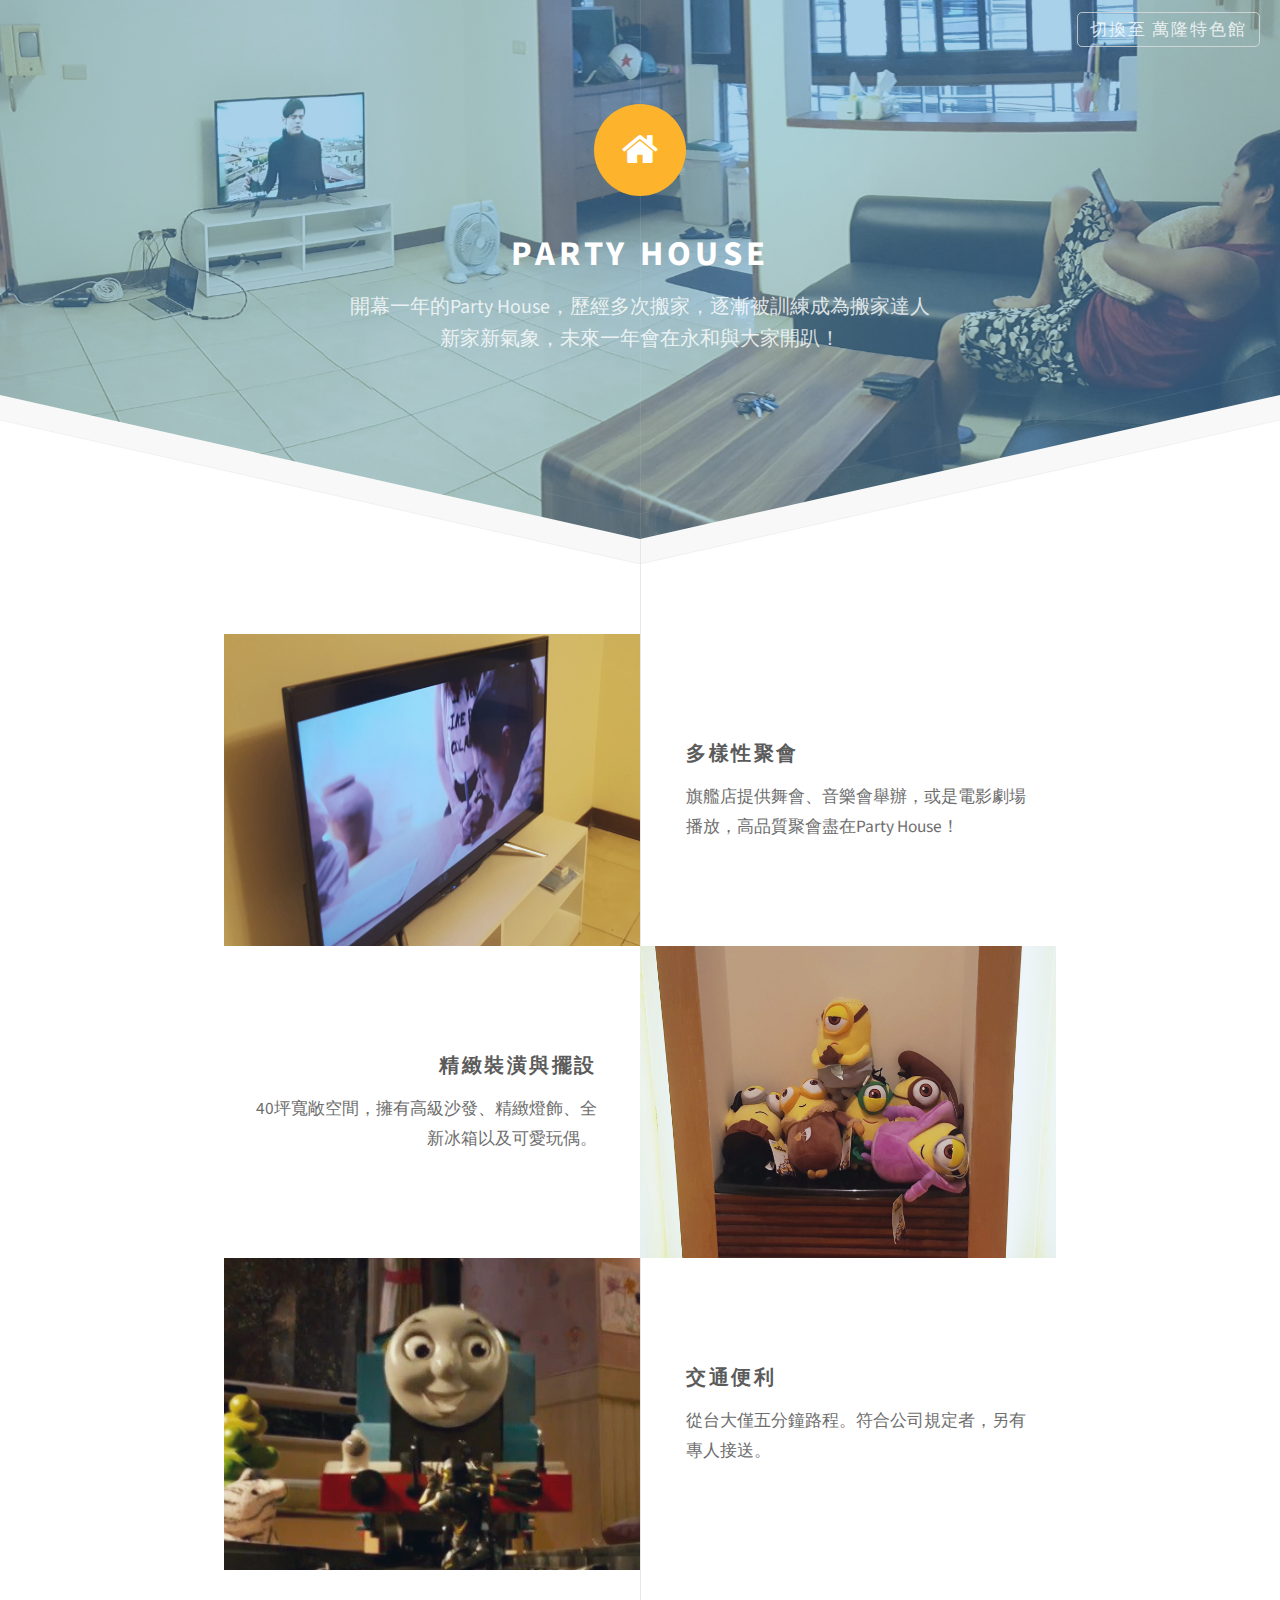
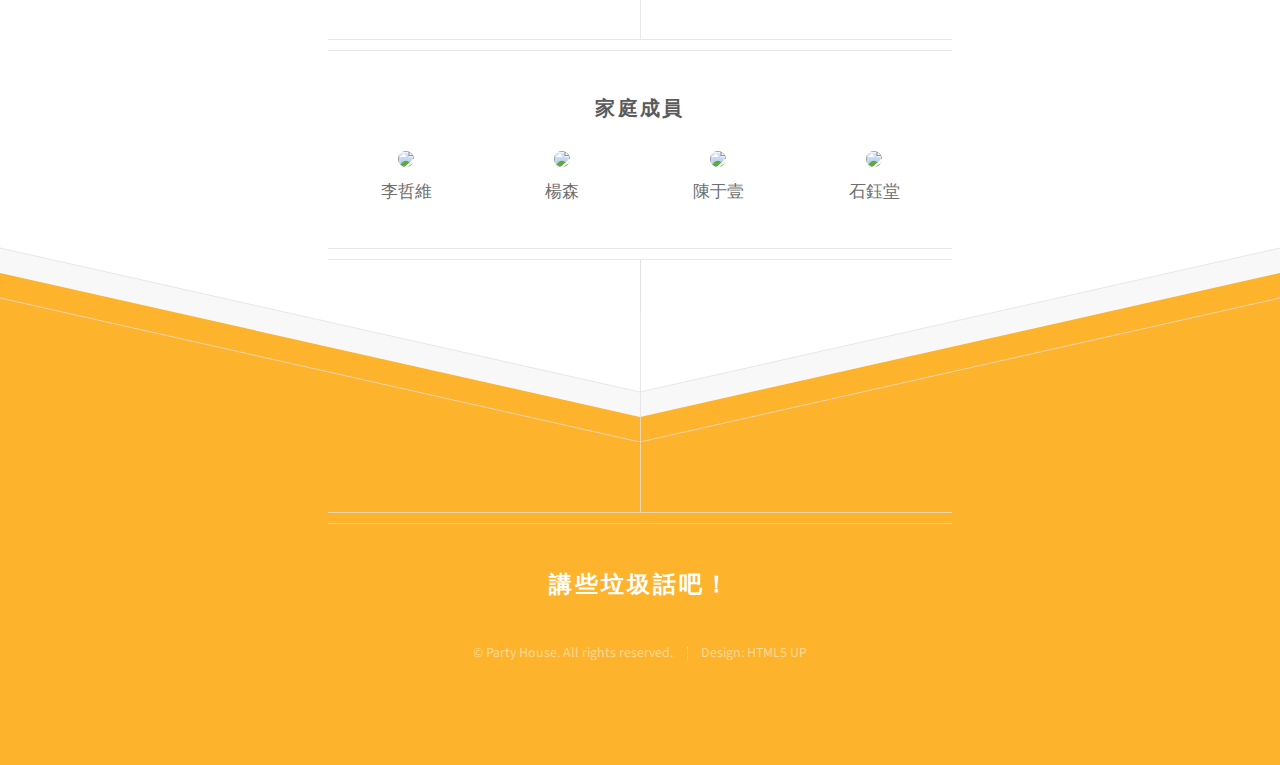
==== commit a6bfd574: "members to chinese" ====
--- a/boys/index.html
+++ b/boys/index.html
@@ -10,7 +10,8 @@
 		<meta charset="utf-8" />
 		<meta name="viewport" content="width=device-width, initial-scale=1" />
 		<meta property="og:title" content="Party House">
-		<meta property="og:image" content="http://cdn.getforge.com/partyhouse.getforge.io/1441906293/girls/images/header.jpg">
+		<meta property="og:image" content="http://i.imgur.com/jbXeq93.jpg">
+
 		
 		<!--[if lte IE 8]><script src="assets/js/ie/html5shiv.js"></script><![endif]-->
 		<link rel="stylesheet" href="css/main.css" />
@@ -70,7 +71,7 @@
 			
 
 				<footer id="member" class="major container 75%">
-					<h3>Members</h3>
+					<h3>家庭成員</h3>
 					<div class="profile col-4">
 						<img src="http://graph.facebook.com/100001278242344/picture?width=300&height=300">
 						<p class="name">李哲維</p>
